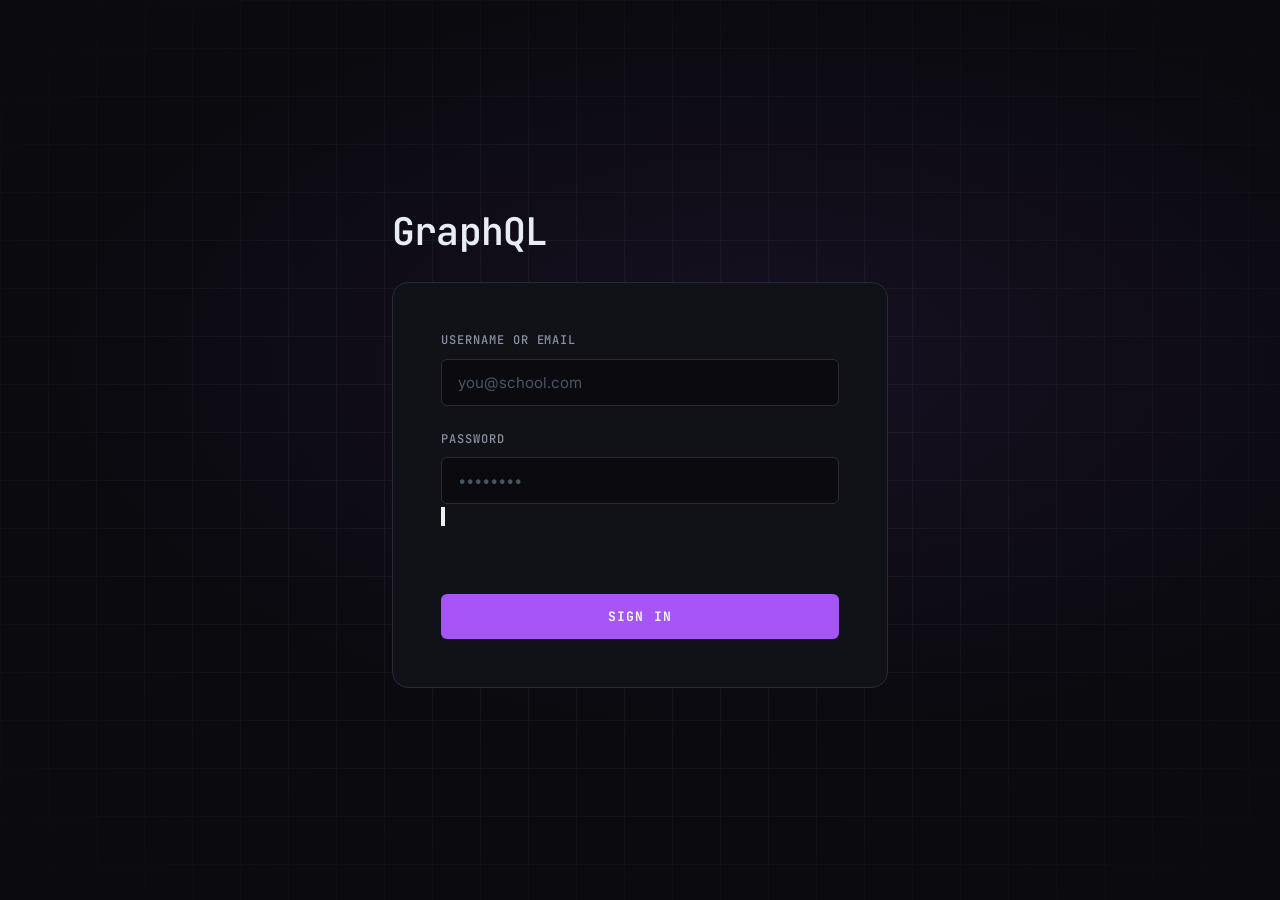
==== index.html @ bb334553 "Graph" ====
<!DOCTYPE html>
<html lang="en">
<head>
  <meta charset="UTF-8" />
  <meta name="viewport" content="width=device-width, initial-scale=1.0" />
  <title>GraphQL</title>
  <link rel="stylesheet" href="style/global.css" />
</head>
<body>
  <div id="app"></div>

  <script type="module" src="utils/router.js"></script>
</body>
</html>
---- style/global.css ----
/* ── Global Reset & Design Tokens ── */
@import url('https://fonts.googleapis.com/css2?family=JetBrains+Mono:wght@400;600&family=Inter:wght@300;400;500;600&display=swap');

:root {
  /* Palette — purple theme */
  --bg:          #0a0a0f;
  --surface:     #111118;
  --surface-2:   #18181f;
  --border:      #2a2a3a;
  --accent:      #a855f7;
  --accent-dim:  #3b1a6e;
  --accent-glow: rgba(168, 85, 247, 0.15);
  --success:     #3ecf8e;
  --error:       #f76e6e;
  --text-1:      #e8edf5;
  --text-2:      #8892a4;
  --text-3:      #4a5568;

  /* Type */
  --font-display: 'JetBrains Mono', monospace;
  --font-body:    'Inter', sans-serif;

  /* Spacing */
  --space-1: 4px;
  --space-2: 8px;
  --space-3: 12px;
  --space-4: 16px;
  --space-5: 24px;
  --space-6: 32px;
  --space-7: 48px;
  --space-8: 64px;

  /* Radii */
  --r-sm: 6px;
  --r-md: 10px;
  --r-lg: 16px;
}

*, *::before, *::after {
  box-sizing: border-box;
  margin: 0;
  padding: 0;
}

html, body, #app {
  height: 100%;
  background: var(--bg);
  color: var(--text-1);
  font-family: var(--font-body);
  font-size: 15px;
  line-height: 1.6;
  -webkit-font-smoothing: antialiased;
}

::-webkit-scrollbar { width: 6px; }
::-webkit-scrollbar-track { background: var(--bg); }
::-webkit-scrollbar-thumb { background: var(--border); border-radius: 3px; }
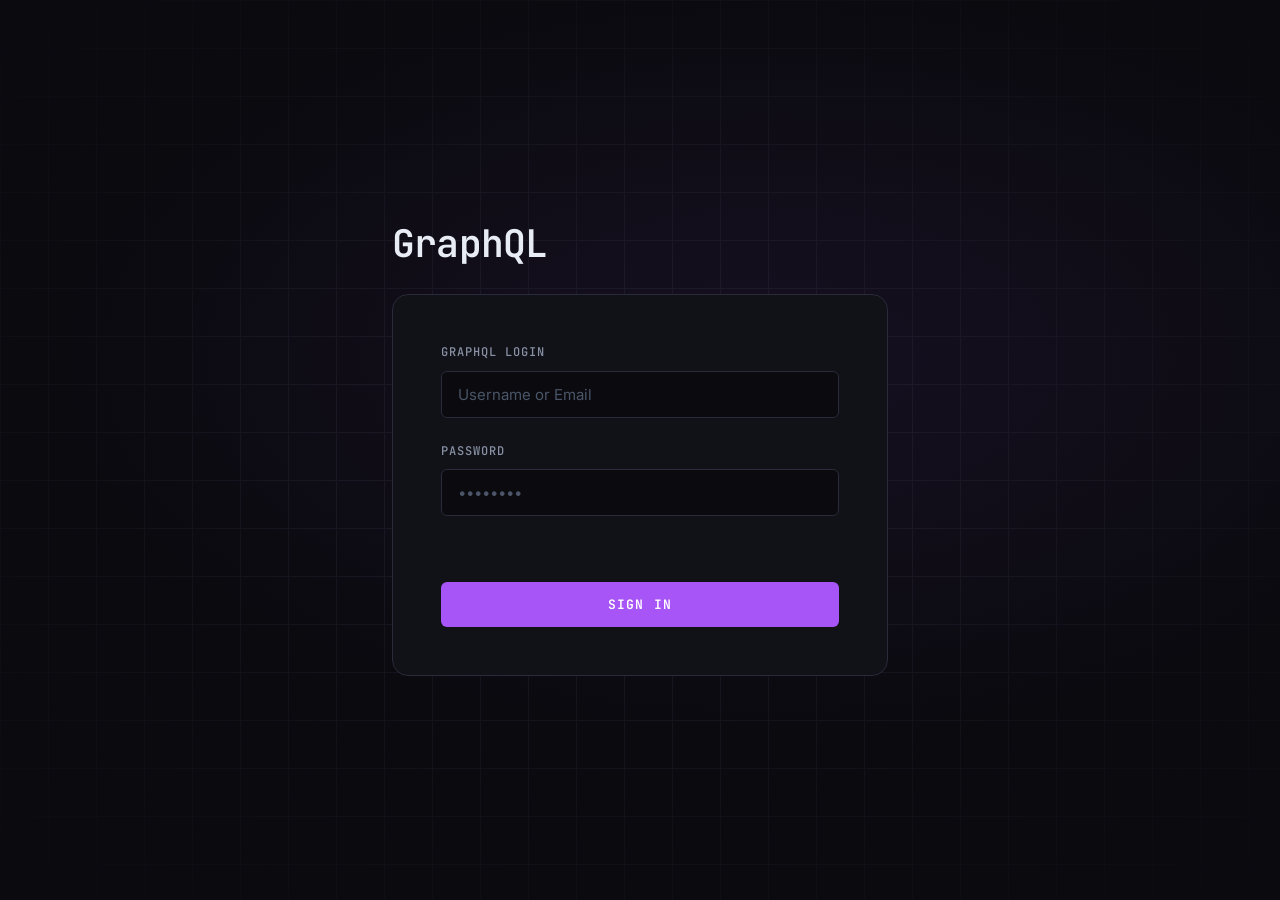
==== commit 4a630286: "GQL" ====
--- a/index.html
+++ b/index.html
@@ -4,6 +4,7 @@
   <meta charset="UTF-8" />
   <meta name="viewport" content="width=device-width, initial-scale=1.0" />
   <title>GraphQL</title>
+  <link rel="preload" href="style/global.css" as="style" />
   <link rel="stylesheet" href="style/global.css" />
 </head>
 <body>
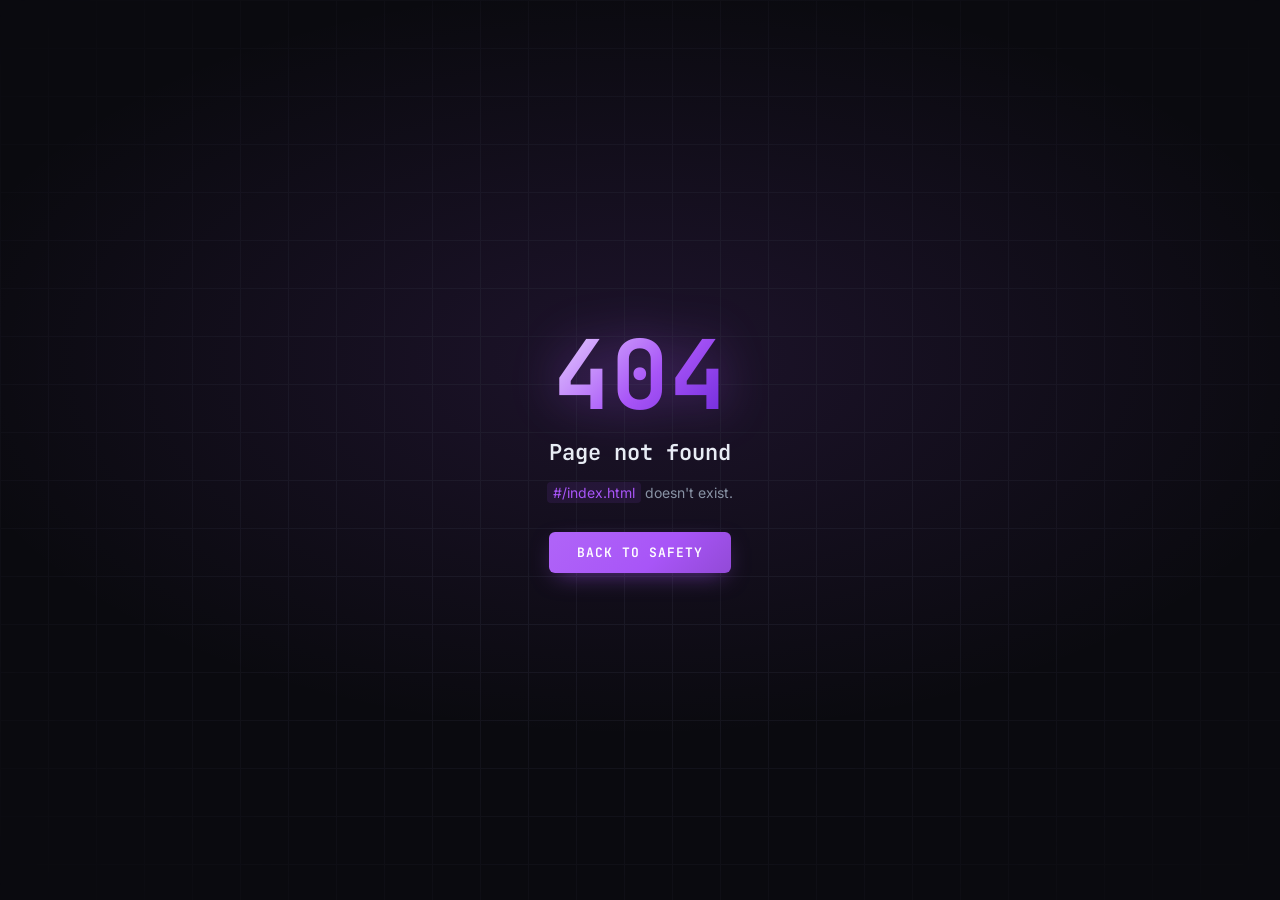
==== commit 30393b5a: "GRAPHQL" ====
--- a/index.html
+++ b/index.html
@@ -4,6 +4,19 @@
   <meta charset="UTF-8" />
   <meta name="viewport" content="width=device-width, initial-scale=1.0" />
   <title>GraphQL</title>
+  <script>
+    // Single Page Apps for GitHub Pages
+    // Decodes the path 404.html encoded and restores the real URL
+    // via history.replaceState before the router ever inspects it.
+    (function (l) {
+      if (l.search[1] === '/') {
+        var decoded = l.search.slice(1).split('&').map(function (s) {
+          return s.replace(/~and~/g, '&');
+        }).join('?');
+        window.history.replaceState(null, null, l.pathname.slice(0, -1) + decoded + l.hash);
+      }
+    }(window.location));
+  </script>
   <link rel="preload" href="style/global.css" as="style" />
   <link rel="stylesheet" href="style/global.css" />
 </head>
